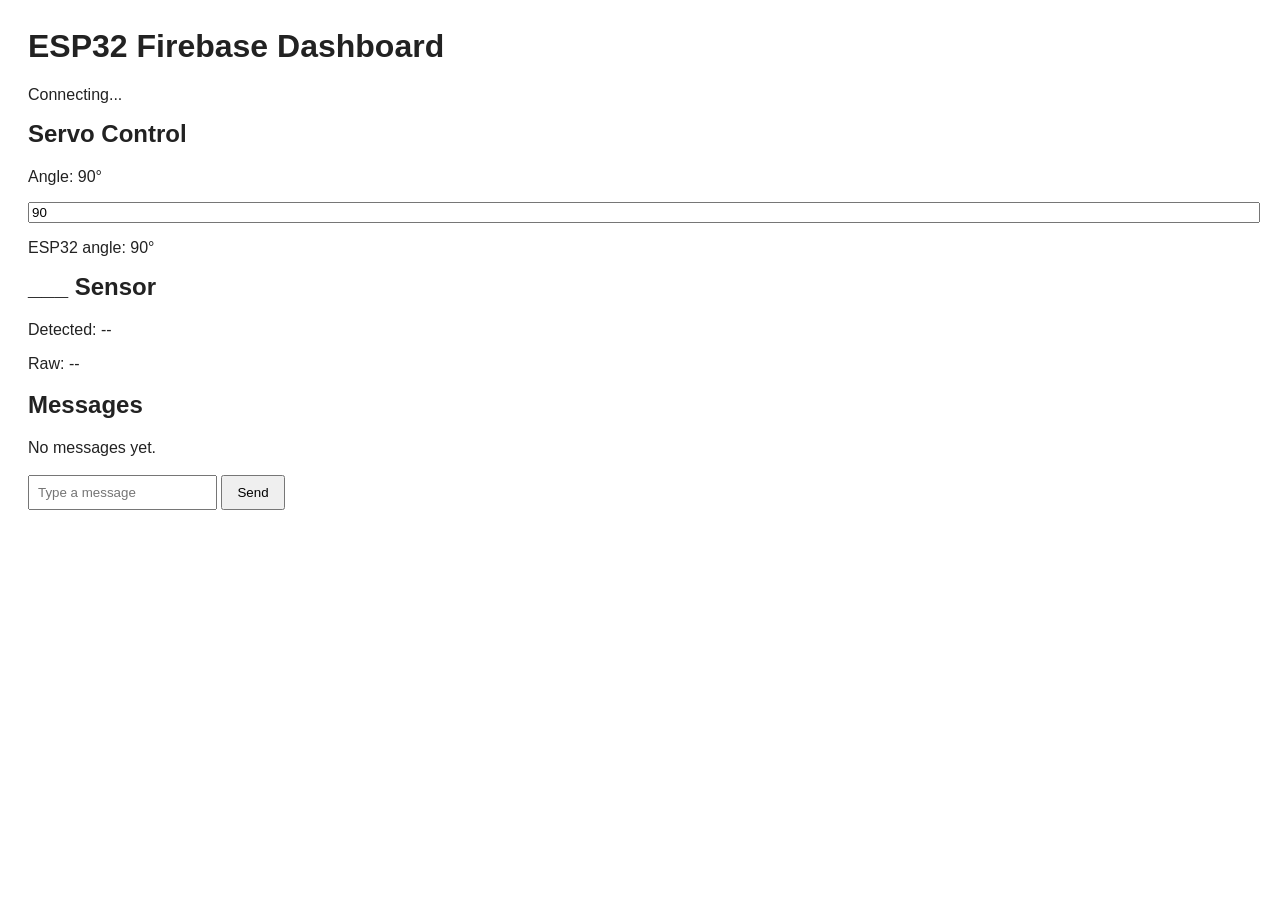
==== Template/index_template.html @ 56c5074d "V1" ====
<!DOCTYPE html>
<html lang="en">
<head>
  <meta charset="UTF-8" />
  <meta name="viewport" content="width=device-width, initial-scale=1.0" />
  <title>ESP32 Dashboard</title>
  <link rel="stylesheet" href="styles.css" />
</head>
<body>

  <h1>ESP32 Firebase Dashboard</h1>

  <!-- Shows Firebase connection status -->
  <p class="status" id="___">Connecting...</p>

  <!-- ========== SERVO CONTROL CARD ========== -->
  <div class="___">

    <h2>Servo Control</h2>

    <!-- Shows current slider angle -->
    <p>Angle: <span id="angleValue">90</span>°</p>

    <!-- Slider used to control servo -->
    <input id="angleSlider" type="___" min="0" max="___" value="90">

    <!-- Shows the value currently stored in Firebase -->
    <p>ESP32 angle: <span id="___">90</span>°</p>

  </div>

  <!-- ========== IR SENSOR CARD ========== -->
  <div class="card">

    <h2>___ Sensor</h2>

    <!-- Shows if object detected -->
    <p>Detected: <span id="___">--</span></p>

    <!-- Shows raw sensor value -->
    <p>Raw: <span id="irRaw">--</span></p>

  </div>

  <!-- ========== MESSAGE TERMINAL CARD ========== -->
  <div class="card">

    <h2>Messages</h2>

    <!-- Message display area -->
    <div id="___">No messages yet.</div>

    <br>

    <!-- Message input row -->
    <div class="___">

      <input id="msgInput" type="text" placeholder="Type a message">

      <button id="___">Send</button>

    </div>

  </div>

  <!-- Load JavaScript logic -->
  <script type="___" src="app.js"></script>

</body>
</html>
---- Template/styles.css ----
/* ========== GLOBAL STYLES ========== */
body {
  font-family: Arial, sans-serif;
  max-width: ___px;
  margin: 30px ___;
  padding: 20px;
  background: #___;
  color: #222;
}

/* ========== CARD STYLES ========== */
.card {
  background: #fff;
  border: 1px solid #___;
  border-radius: ___px;
  padding: ___px;
  margin-bottom: 18px;
}

h1, h2 {
  margin-top: 0;
}

.status {
  font-weight: ___;
}

/* ========== FORM ELEMENTS ========== */
input[type="___"] {
  width: 100%;
}

/* ========== MESSAGE TERMINAL ========== */
#messages {
  height: ___px;
  overflow-y: ___;
  border: 1px solid #ccc;
  padding: 10px;
  background: #fafafa;
  white-space: ___;
}

/* ========== ROW LAYOUT (FLEXBOX) ========== */
.row {
  display: ___;
  gap: ___px;
}

input[type="text"] {
  flex: ___;
  padding: 8px;
}

button {
  padding: 8px 14px;
  cursor: ___;
}
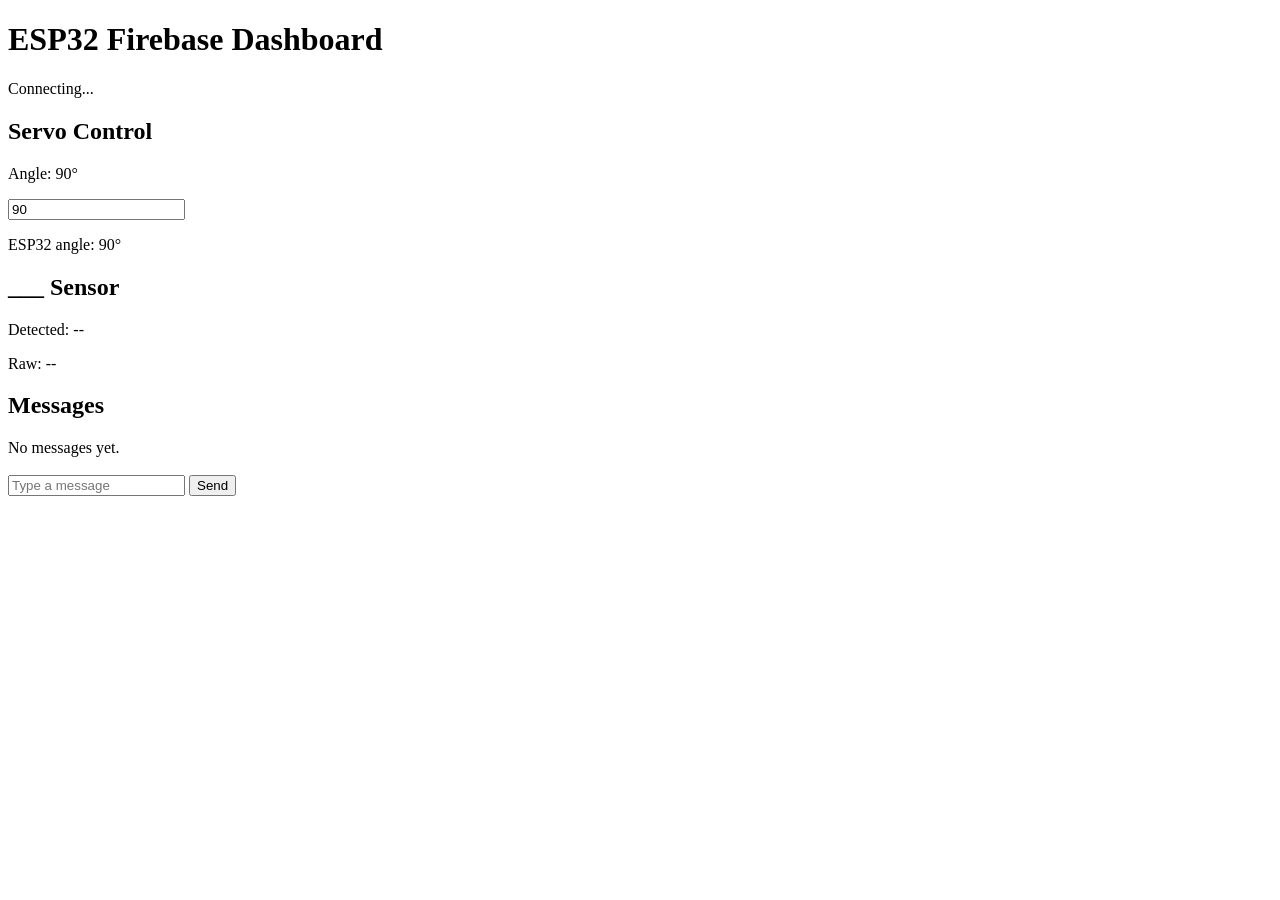
==== commit 38e4b955: "README + Image" ====
--- a/Template/index_template.html
+++ b/Template/index_template.html
@@ -4,7 +4,7 @@
   <meta charset="UTF-8" />
   <meta name="viewport" content="width=device-width, initial-scale=1.0" />
   <title>ESP32 Dashboard</title>
-  <link rel="stylesheet" href="styles.css" />
+  <link rel="_____" href="_____" />
 </head>
 <body>
 
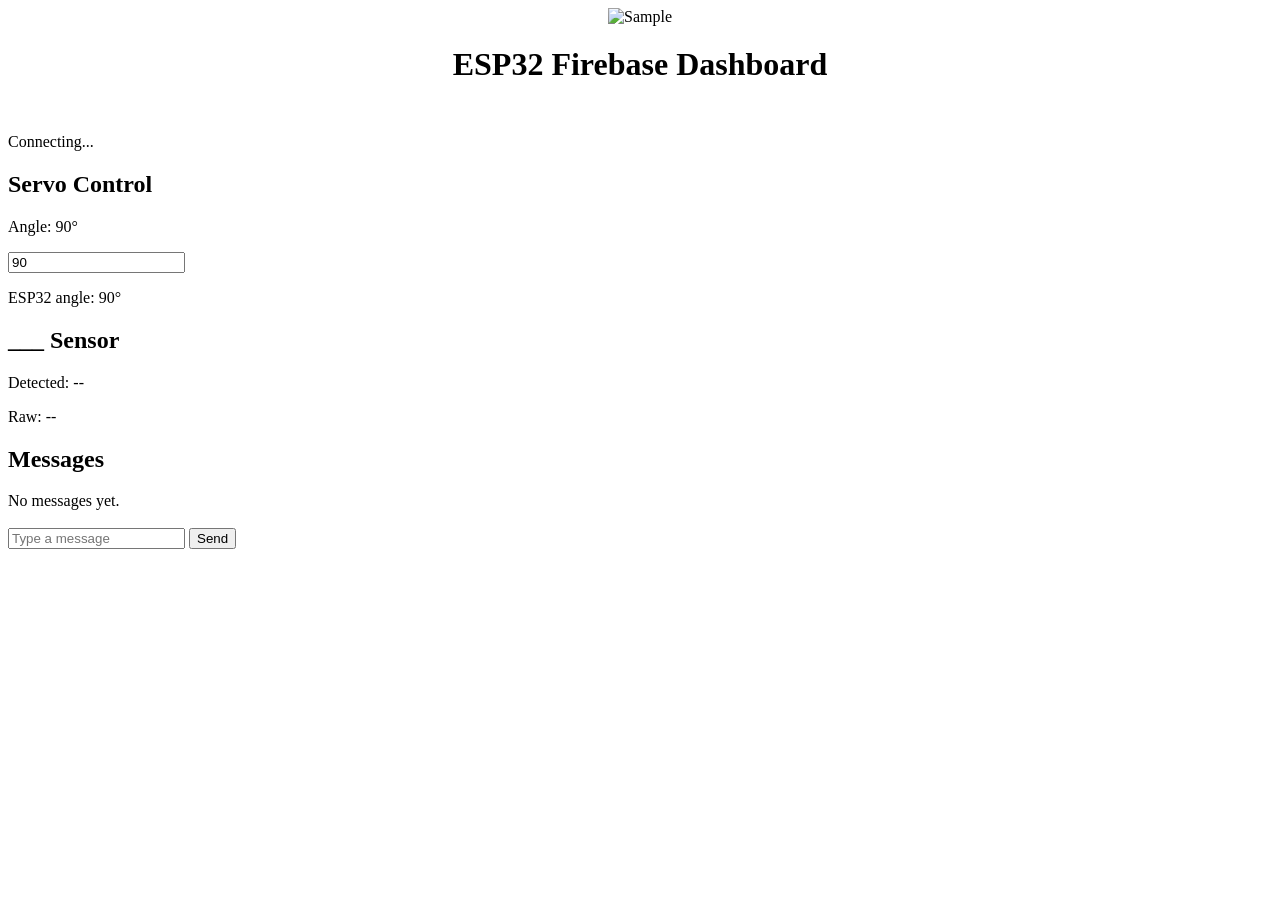
==== commit 60c628b4: "Image" ====
--- a/Template/index_template.html
+++ b/Template/index_template.html
@@ -1,14 +1,23 @@
 <!DOCTYPE html>
 <html lang="en">
+
 <head>
   <meta charset="UTF-8" />
   <meta name="viewport" content="width=device-width, initial-scale=1.0" />
   <title>ESP32 Dashboard</title>
   <link rel="_____" href="_____" />
 </head>
+
 <body>
+  <body>
+  <div style="text-align: center; margin-bottom: 50px;">
+  <img src="Sample Images/IEM 2021 Logo Blue Edition.png"
+    alt="Sample"
+    style="max-width: 220px; width: 100%; margin-bottom: 20px;"/>
 
-  <h1>ESP32 Firebase Dashboard</h1>
+    <h1 style="margin: 0;">ESP32 Firebase Dashboard</h1>
+
+  </div>
 
   <!-- Shows Firebase connection status -->
   <p class="status" id="___">Connecting...</p>
@@ -64,7 +73,7 @@
   </div>
 
   <!-- Load JavaScript logic -->
-  <script type="___" src="app.js"></script>
+  <script type="module" src="___"></script>
 
 </body>
 </html>
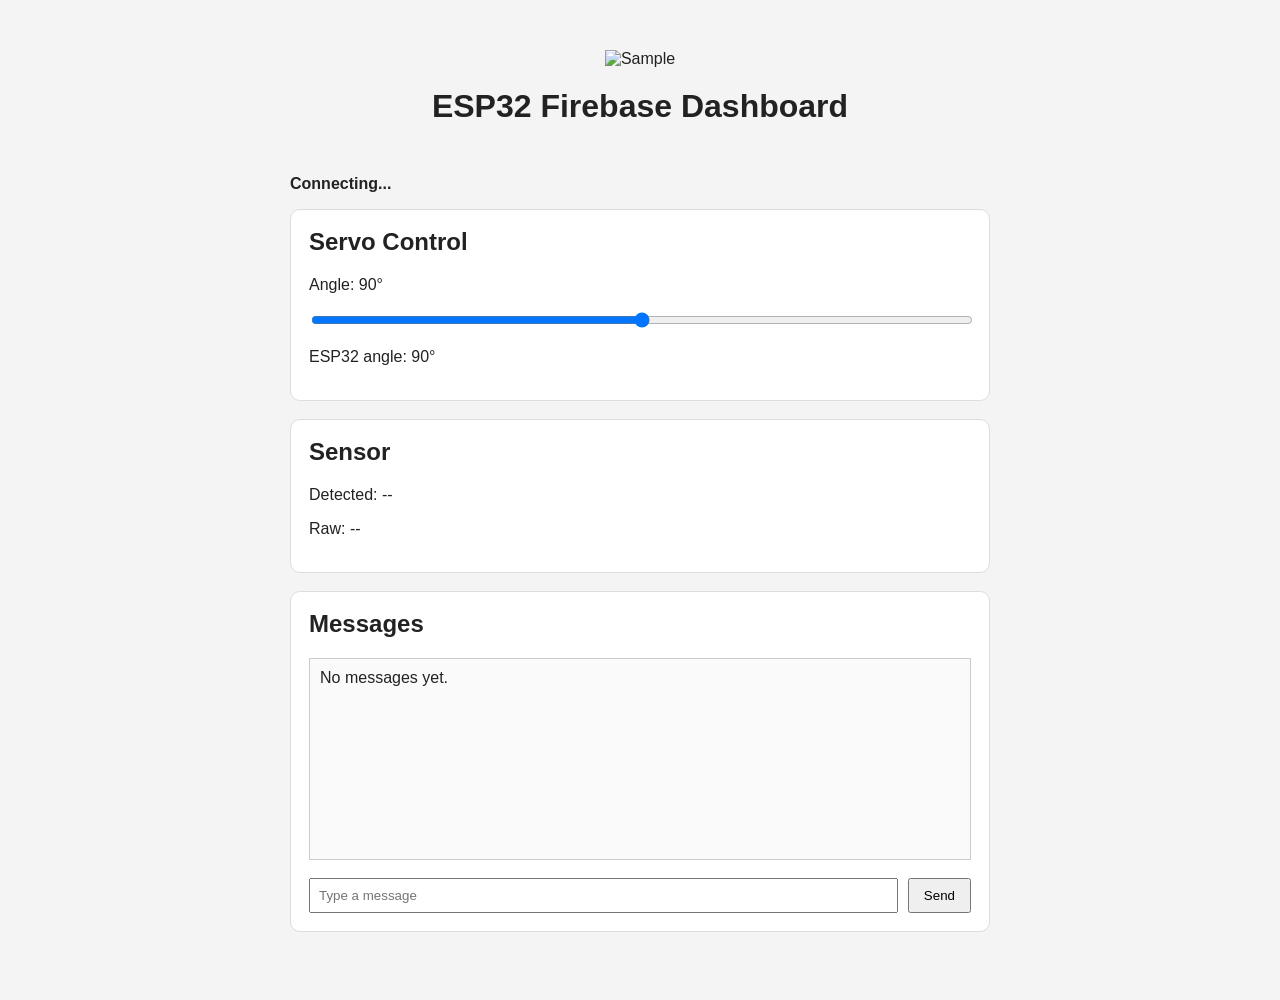
==== commit d08954c2: "Completed template" ====
--- a/Template/index_template.html
+++ b/Template/index_template.html
@@ -5,7 +5,7 @@
   <meta charset="UTF-8" />
   <meta name="viewport" content="width=device-width, initial-scale=1.0" />
   <title>ESP32 Dashboard</title>
-  <link rel="_____" href="_____" />
+  <link rel="stylesheet" href="styles_Template.css" />
 </head>
 
 <body>
@@ -20,31 +20,30 @@
   </div>
 
   <!-- Shows Firebase connection status -->
-  <p class="status" id="___">Connecting...</p>
+  <p class="status" id="status">Connecting...</p>
 
   <!-- ========== SERVO CONTROL CARD ========== -->
-  <div class="___">
+  <div class="card">
 
     <h2>Servo Control</h2>
-
     <!-- Shows current slider angle -->
     <p>Angle: <span id="angleValue">90</span>°</p>
 
     <!-- Slider used to control servo -->
-    <input id="angleSlider" type="___" min="0" max="___" value="90">
+    <input id="angleSlider" type="range" min="0" max="180" value="90">
 
     <!-- Shows the value currently stored in Firebase -->
-    <p>ESP32 angle: <span id="___">90</span>°</p>
+    <p>ESP32 angle: <span id="servoAngle">90</span>°</p>
 
   </div>
 
   <!-- ========== IR SENSOR CARD ========== -->
   <div class="card">
 
-    <h2>___ Sensor</h2>
+    <h2>Sensor</h2>
 
     <!-- Shows if object detected -->
-    <p>Detected: <span id="___">--</span></p>
+    <p>Detected: <span id="irDetected">--</span></p>
 
     <!-- Shows raw sensor value -->
     <p>Raw: <span id="irRaw">--</span></p>
@@ -57,23 +56,22 @@
     <h2>Messages</h2>
 
     <!-- Message display area -->
-    <div id="___">No messages yet.</div>
+    <div id="messages">No messages yet.</div>
 
     <br>
 
     <!-- Message input row -->
-    <div class="___">
+    <div class="row">
 
       <input id="msgInput" type="text" placeholder="Type a message">
 
-      <button id="___">Send</button>
+      <button id="sendBtn">Send</button>
 
     </div>
-
   </div>
 
   <!-- Load JavaScript logic -->
-  <script type="module" src="___"></script>
+  <script type="module" src="app_Template.js"></script>
 
 </body>
 </html>
--- a/Template/styles_Template.css
+++ b/Template/styles_Template.css
@@ -0,0 +1,57 @@
+/* ========== GLOBAL STYLES ========== */
+body {
+  font-family: Arial, sans-serif;
+  max-width: 700px;
+  margin: 30px auto;
+  padding: 20px;
+  background: #f4f4f4;
+  color: #222;
+}
+
+/* ========== CARD STYLES ========== */
+.card {
+  background: #fff;
+  border: 1px solid #ddd;
+  border-radius: 10px;
+  padding: 18px;
+  margin-bottom: 18px;
+}
+
+h1, h2 {
+  margin-top: 0;
+}
+
+.status {
+  font-weight: bold;
+}
+
+/* ========== FORM ELEMENTS ========== */
+input[type="range"] {
+  width: 100%;
+}
+
+/* ========== MESSAGE TERMINAL ========== */
+#messages {
+  height: 180px;
+  overflow-y: auto;
+  border: 1px solid #ccc;
+  padding: 10px;
+  background: #fafafa;
+  white-space: pre-wrap;
+}
+
+/* ========== ROW LAYOUT (FLEXBOX) ========== */
+.row {
+  display: flex;
+  gap: 10px;
+}
+
+input[type="text"] {
+  flex: 1;
+  padding: 8px;
+}
+
+button {
+  padding: 8px 14px;
+  cursor: pointer;
+}
